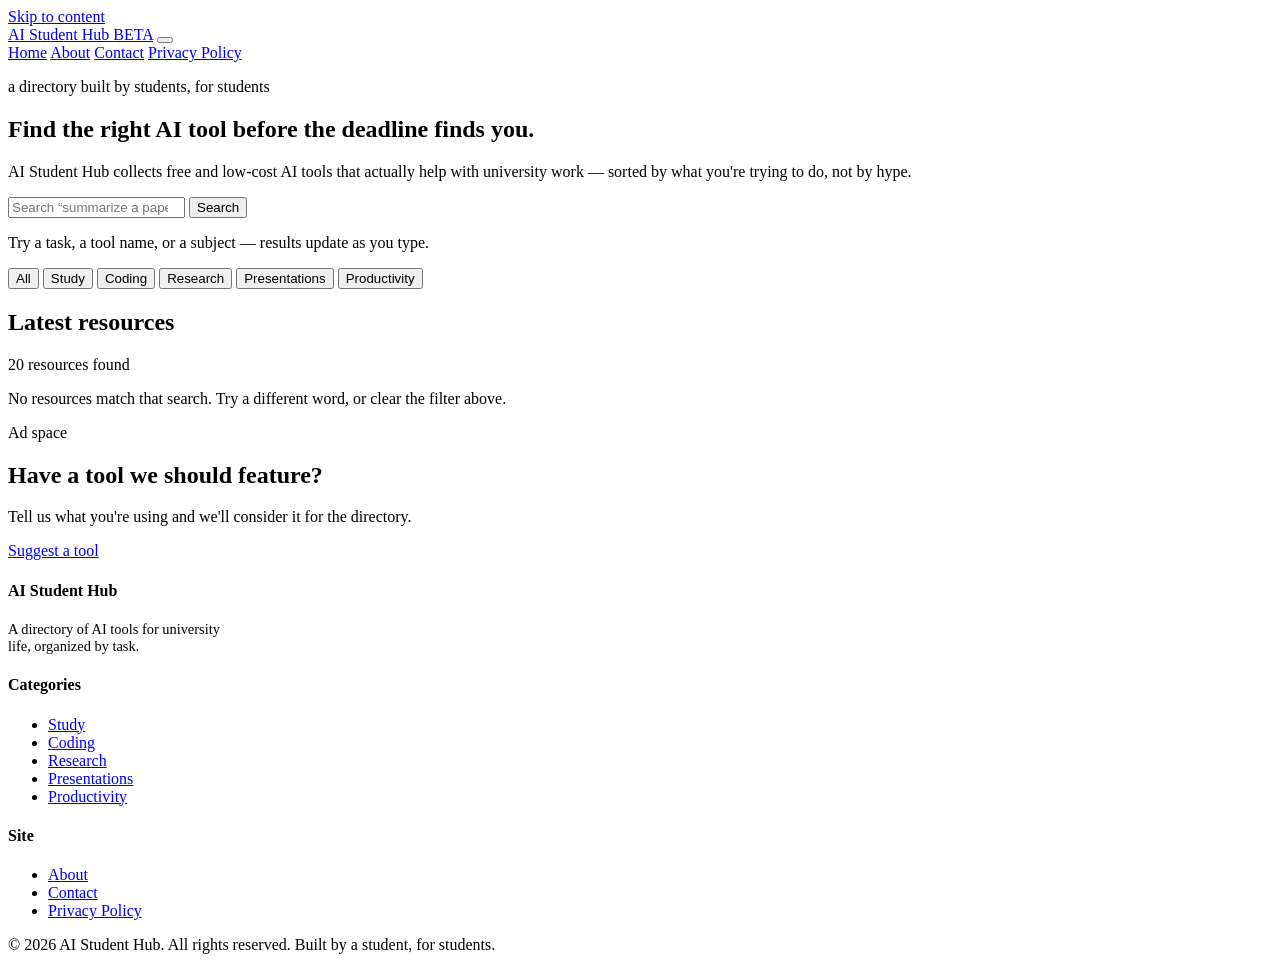
==== index.html @ 255c6273 "Add files via upload" ====
<!DOCTYPE html>
<html lang="en">
<head>
<meta charset="UTF-8">
<meta name="viewport" content="width=device-width, initial-scale=1.0">
<title>AI Student Hub — AI Tools & Resources for University Students</title>
<meta name="description" content="A student-run directory of free and useful AI tools for study, coding, research, presentations, and productivity — organized by what you're actually trying to get done.">
<meta name="robots" content="index, follow">
<link rel="canonical" href="https://example.com/">
<meta property="og:title" content="AI Student Hub — AI Tools & Resources for University Students">
<meta property="og:description" content="Find the right AI tool for studying, coding, research, presentations, and productivity.">
<meta property="og:type" content="website">
<link rel="stylesheet" href="css/style.css">
</head>
<body>
<a class="skip-link" href="#main">Skip to content</a>

<header class="site-header">
  <div class="wrap nav-row">
    <a class="brand" href="index.html">AI Student Hub <span class="brand-mark">BETA</span></a>
    <button class="nav-toggle" aria-label="Open menu" aria-expanded="false">
      <span></span><span></span><span></span>
    </button>
    <nav class="main-nav" aria-label="Primary">
      <a href="index.html" aria-current="page">Home</a>
      <a href="about.html">About</a>
      <a href="contact.html">Contact</a>
      <a href="privacy.html">Privacy Policy</a>
    </nav>
  </div>
</header>

<main id="main">

  <section class="hero">
    <div class="wrap hero-inner">
      <p class="eyebrow-note">a directory built by students, for students</p>
      <h1>Find the right AI tool before the deadline finds you.</h1>
      <p class="lede">AI Student Hub collects free and low-cost AI tools that actually help with university work — sorted by what you're trying to do, not by hype.</p>

      <form class="search-box" id="search-form" role="search">
        <label for="search-input" class="visually-hidden" style="position:absolute;left:-9999px;">Search tools and resources</label>
        <input type="search" id="search-input" placeholder="Search “summarize a paper”, “fix my code”…" autocomplete="off">
        <button type="submit">Search</button>
      </form>
      <p class="search-hint">Try a task, a tool name, or a subject — results update as you type.</p>
    </div>
  </section>

  <div class="category-tabs">
    <div class="wrap" role="tablist" aria-label="Filter by category">
      <button class="tab-btn" type="button" role="tab" data-cat="all" aria-selected="true">
        All
      </button>
      <button class="tab-btn" type="button" role="tab" data-cat="study" aria-selected="false">
        <span class="dot"></span>Study
      </button>
      <button class="tab-btn" type="button" role="tab" data-cat="coding" aria-selected="false">
        <span class="dot"></span>Coding
      </button>
      <button class="tab-btn" type="button" role="tab" data-cat="research" aria-selected="false">
        <span class="dot"></span>Research
      </button>
      <button class="tab-btn" type="button" role="tab" data-cat="presentations" aria-selected="false">
        <span class="dot"></span>Presentations
      </button>
      <button class="tab-btn" type="button" role="tab" data-cat="productivity" aria-selected="false">
        <span class="dot"></span>Productivity
      </button>
    </div>
  </div>

  <section class="articles-section wrap">
    <h2>Latest resources</h2>
    <p class="results-count" id="results-count">20 resources found</p>

    <div class="article-grid" id="article-grid" aria-live="polite">
      <!-- Cards are rendered by js/script.js -->
    </div>

    <p class="no-results" id="no-results">No resources match that search. Try a different word, or clear the filter above.</p>

    <div class="ad-slot" aria-hidden="true">Ad space</div>
  </section>

  <section class="wrap">
    <div class="callout">
      <div>
        <h2>Have a tool we should feature?</h2>
        <p>Tell us what you're using and we'll consider it for the directory.</p>
      </div>
      <a class="btn-primary" href="contact.html">Suggest a tool</a>
    </div>
  </section>

</main>

<footer class="site-footer">
  <div class="wrap">
    <div class="footer-grid">
      <div class="footer-col">
        <h4>AI Student Hub</h4>
        <p class="muted" style="font-size:0.9rem; max-width:32ch;">A directory of AI tools for university life, organized by task.</p>
      </div>
      <div class="footer-col">
        <h4>Categories</h4>
        <ul>
          <li><a href="index.html#main">Study</a></li>
          <li><a href="index.html#main">Coding</a></li>
          <li><a href="index.html#main">Research</a></li>
          <li><a href="index.html#main">Presentations</a></li>
          <li><a href="index.html#main">Productivity</a></li>
        </ul>
      </div>
      <div class="footer-col">
        <h4>Site</h4>
        <ul>
          <li><a href="about.html">About</a></li>
          <li><a href="contact.html">Contact</a></li>
          <li><a href="privacy.html">Privacy Policy</a></li>
        </ul>
      </div>
    </div>
    <div class="footer-bottom">
      <span>&copy; <span id="year"></span> AI Student Hub. All rights reserved.</span>
      <span>Built by a student, for students.</span>
    </div>
  </div>
</footer>

<script>document.getElementById("year").textContent = new Date().getFullYear();</script>
<script src="js/script.js"></script>
</body>
</html>
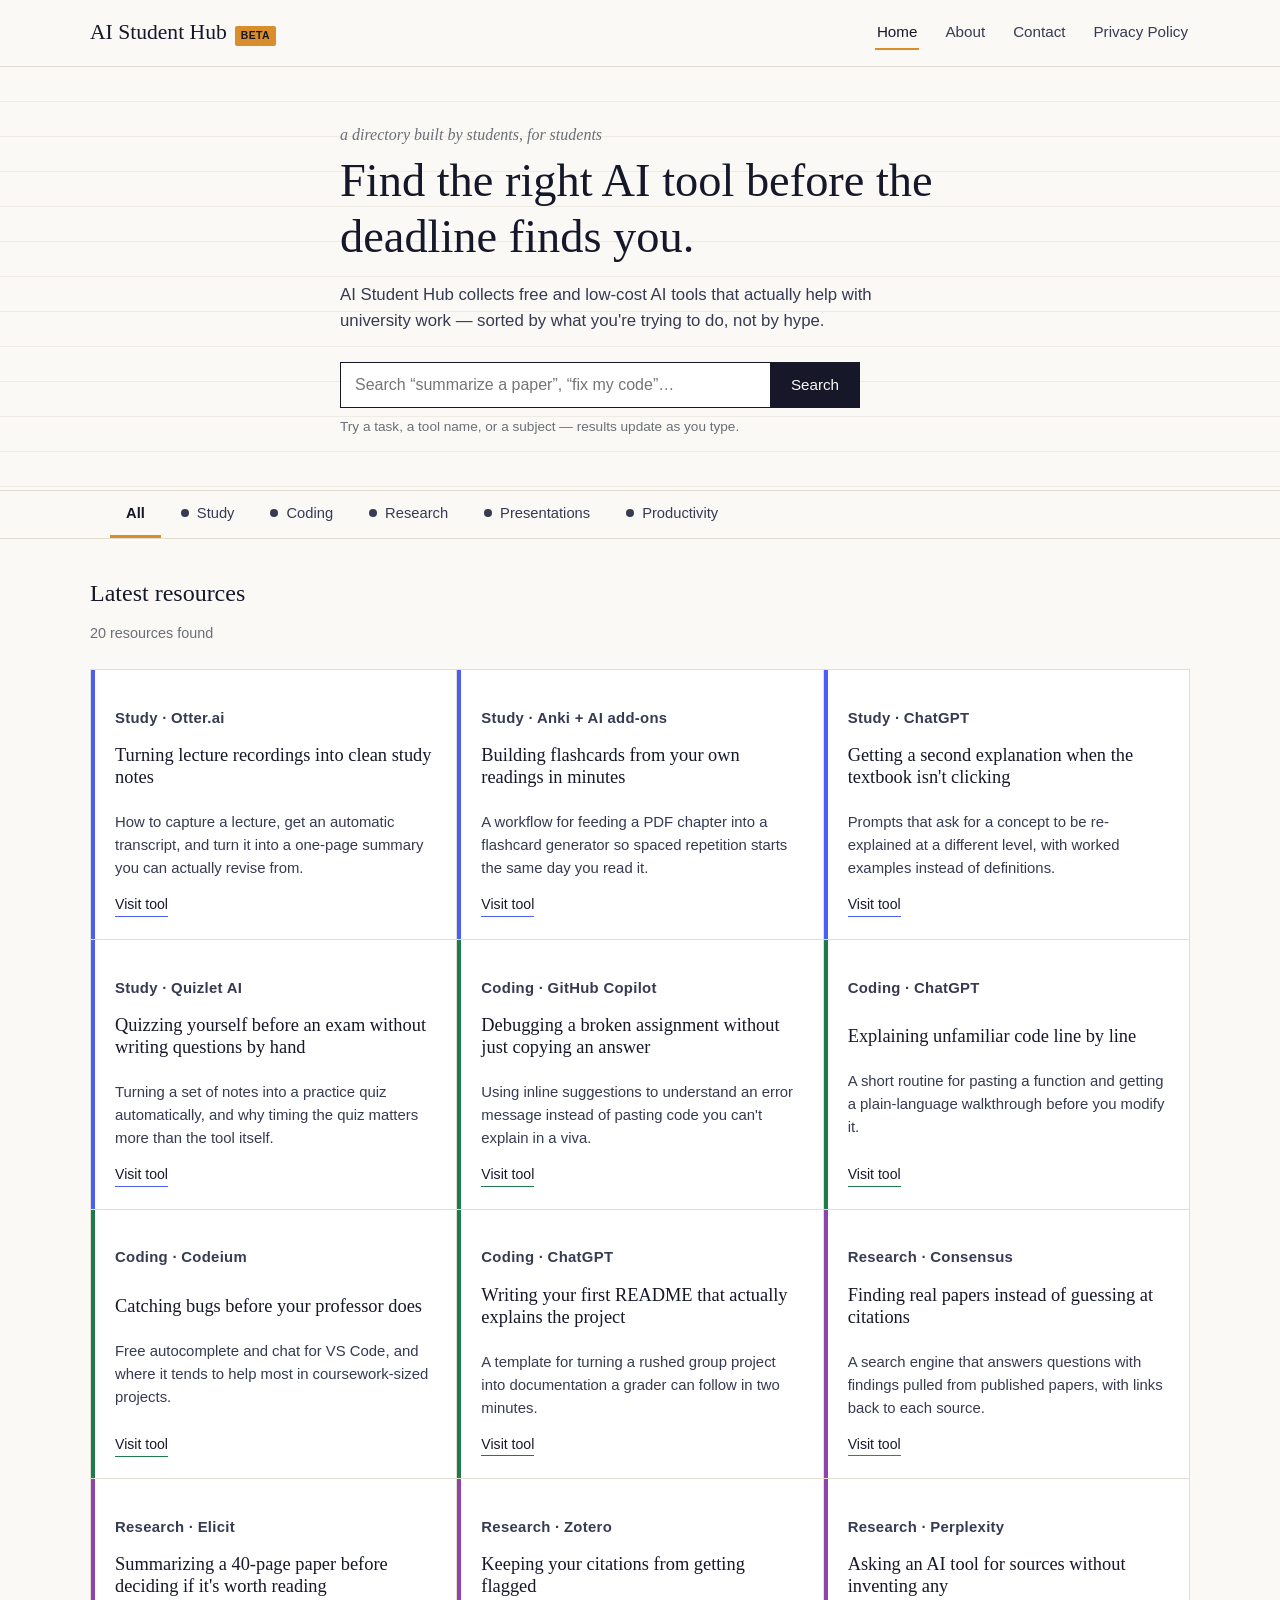
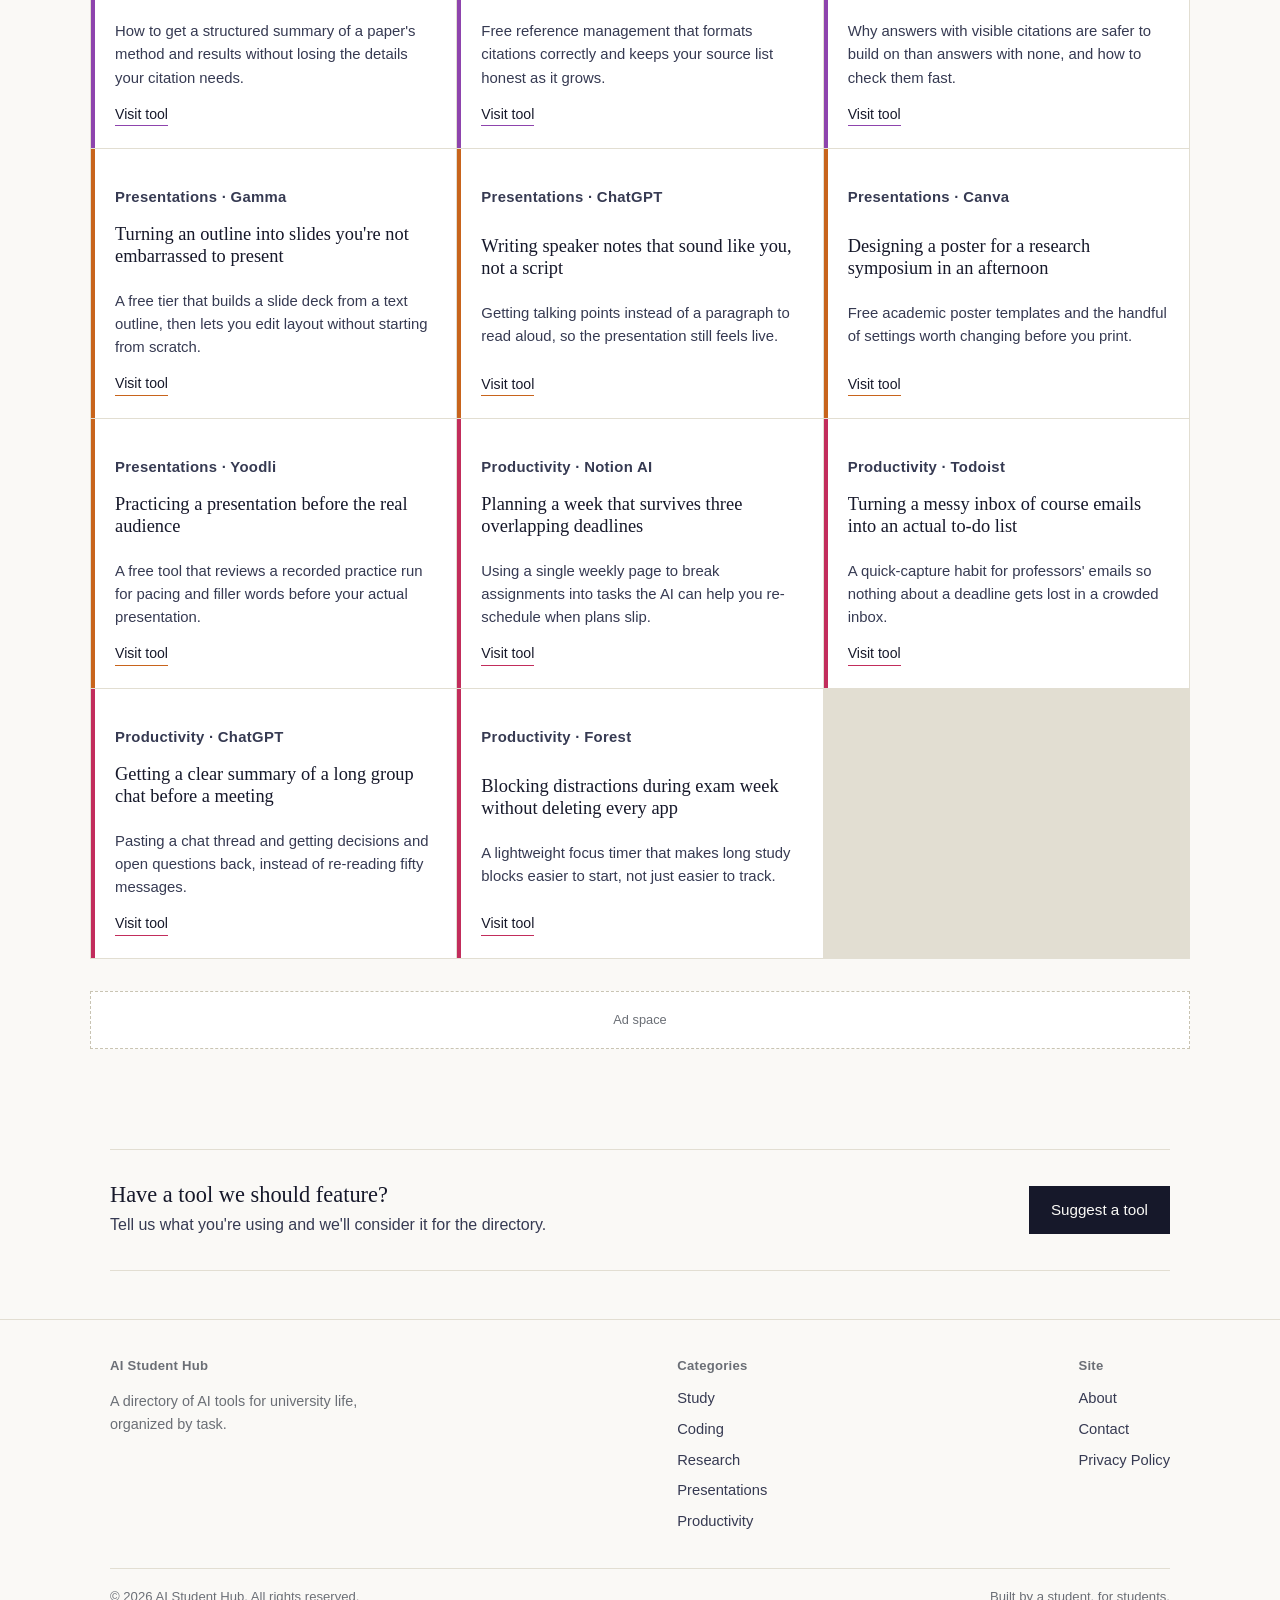
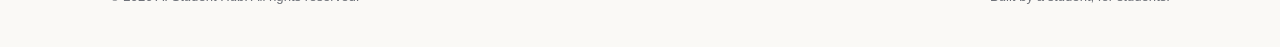
==== commit f5f03b2d: "Update index.html" ====
--- a/index.html
+++ b/index.html
@@ -10,7 +10,7 @@
 <meta property="og:title" content="AI Student Hub — AI Tools & Resources for University Students">
 <meta property="og:description" content="Find the right AI tool for studying, coding, research, presentations, and productivity.">
 <meta property="og:type" content="website">
-<link rel="stylesheet" href="css/style.css">
+<link rel="stylesheet" href="style.css">
 </head>
 <body>
 <a class="skip-link" href="#main">Skip to content</a>
@@ -75,7 +75,7 @@
     <p class="results-count" id="results-count">20 resources found</p>
 
     <div class="article-grid" id="article-grid" aria-live="polite">
-      <!-- Cards are rendered by js/script.js -->
+      <!-- Cards are rendered by script.js -->
     </div>
 
     <p class="no-results" id="no-results">No resources match that search. Try a different word, or clear the filter above.</p>
@@ -129,6 +129,6 @@
 </footer>
 
 <script>document.getElementById("year").textContent = new Date().getFullYear();</script>
-<script src="js/script.js"></script>
+<script src="script.js"></script>
 </body>
 </html>
--- a/style.css
+++ b/style.css
@@ -0,0 +1,523 @@
+/* =========================================================
+   AI Student Hub — stylesheet
+   Design concept: a library catalog / notebook margin.
+   Hairline rules instead of shadows, left accent bars instead
+   of colored card backgrounds, tab-style category filters.
+   ========================================================= */
+
+:root {
+  --ink: #16182a;
+  --ink-soft: #363a52;
+  --paper: #faf9f6;
+  --paper-raised: #ffffff;
+  --rule: #e2ded2;
+  --rule-strong: #c9c4b3;
+  --muted: #6b6f76;
+  --amber: #d98e2b;
+  --amber-ink: #7a4e0f;
+  --teal: #2e7d7d;
+
+  --study: #4c5ef5;
+  --coding: #1f7a4c;
+  --research: #8e44ad;
+  --presentations: #c8641c;
+  --productivity: #c22d5c;
+
+  --serif: Georgia, "Iowan Old Style", "Times New Roman", serif;
+  --sans: -apple-system, BlinkMacSystemFont, "Segoe UI", Roboto, Helvetica, Arial, sans-serif;
+
+  --max: 1100px;
+}
+
+* { box-sizing: border-box; }
+
+html {
+  scroll-behavior: smooth;
+}
+
+body {
+  margin: 0;
+  font-family: var(--sans);
+  color: var(--ink);
+  background: var(--paper);
+  line-height: 1.55;
+  -webkit-font-smoothing: antialiased;
+}
+
+img { max-width: 100%; display: block; }
+
+a {
+  color: var(--teal);
+  text-decoration-thickness: 1px;
+  text-underline-offset: 2px;
+}
+a:hover { color: var(--amber-ink); }
+
+:focus-visible {
+  outline: 2px solid var(--teal);
+  outline-offset: 2px;
+}
+
+.wrap {
+  max-width: var(--max);
+  margin: 0 auto;
+  padding: 0 20px;
+}
+
+h1, h2, h3 {
+  font-family: var(--serif);
+  line-height: 1.2;
+  font-weight: 400;
+  margin: 0 0 0.5em;
+}
+
+p { max-width: 68ch; }
+
+.muted { color: var(--muted); }
+
+/* -------------------- Skip link -------------------- */
+.skip-link {
+  position: absolute;
+  left: -999px;
+  top: 0;
+  background: var(--ink);
+  color: var(--paper);
+  padding: 10px 16px;
+  z-index: 200;
+}
+.skip-link:focus {
+  left: 12px;
+  top: 12px;
+}
+
+/* -------------------- Header / Nav -------------------- */
+.site-header {
+  border-bottom: 1px solid var(--rule);
+  background: var(--paper);
+  position: sticky;
+  top: 0;
+  z-index: 100;
+}
+
+.nav-row {
+  display: flex;
+  align-items: center;
+  justify-content: space-between;
+  padding: 16px 0;
+  gap: 16px;
+}
+
+.brand {
+  font-family: var(--serif);
+  font-size: 1.35rem;
+  color: var(--ink);
+  text-decoration: none;
+  display: flex;
+  align-items: baseline;
+  gap: 8px;
+  white-space: nowrap;
+}
+.brand:hover { color: var(--ink); }
+.brand-mark {
+  font-family: var(--sans);
+  font-weight: 700;
+  font-size: 0.65rem;
+  letter-spacing: 0.04em;
+  background: var(--amber);
+  color: var(--ink);
+  padding: 2px 6px;
+  border-radius: 2px;
+}
+
+.main-nav {
+  display: flex;
+  align-items: center;
+  gap: 24px;
+}
+.main-nav a {
+  color: var(--ink-soft);
+  text-decoration: none;
+  font-size: 0.95rem;
+  padding: 4px 2px;
+  border-bottom: 2px solid transparent;
+}
+.main-nav a:hover,
+.main-nav a[aria-current="page"] {
+  color: var(--ink);
+  border-bottom-color: var(--amber);
+}
+
+.nav-toggle {
+  display: none;
+  background: none;
+  border: 1px solid var(--rule-strong);
+  border-radius: 3px;
+  width: 40px;
+  height: 36px;
+  cursor: pointer;
+  flex-direction: column;
+  align-items: center;
+  justify-content: center;
+  gap: 4px;
+}
+.nav-toggle span {
+  display: block;
+  width: 18px;
+  height: 2px;
+  background: var(--ink);
+}
+
+/* -------------------- Hero / Search -------------------- */
+.hero {
+  padding: 56px 0 40px;
+  background-image: repeating-linear-gradient(
+    to bottom,
+    transparent,
+    transparent 34px,
+    var(--rule) 35px
+  );
+}
+.hero-inner {
+  max-width: 640px;
+}
+.eyebrow-note {
+  font-family: var(--serif);
+  font-style: italic;
+  color: var(--muted);
+  margin: 0 0 6px;
+}
+.hero h1 {
+  font-size: clamp(2rem, 5vw, 2.9rem);
+  margin-bottom: 14px;
+}
+.hero p.lede {
+  color: var(--ink-soft);
+  font-size: 1.05rem;
+  margin-bottom: 28px;
+}
+
+.search-box {
+  display: flex;
+  border: 1px solid var(--ink);
+  background: var(--paper-raised);
+  max-width: 520px;
+}
+.search-box input[type="search"] {
+  flex: 1;
+  border: none;
+  background: transparent;
+  padding: 13px 14px;
+  font-family: var(--sans);
+  font-size: 1rem;
+  color: var(--ink);
+}
+.search-box input[type="search"]:focus {
+  outline: none;
+}
+.search-box button {
+  border: none;
+  border-left: 1px solid var(--ink);
+  background: var(--ink);
+  color: var(--paper);
+  padding: 0 20px;
+  font-size: 0.95rem;
+  cursor: pointer;
+}
+.search-box button:hover { background: var(--ink-soft); }
+.search-hint {
+  margin-top: 8px;
+  font-size: 0.85rem;
+  color: var(--muted);
+}
+
+/* -------------------- Category tabs -------------------- */
+.category-tabs {
+  border-top: 1px solid var(--rule);
+  border-bottom: 1px solid var(--rule);
+  overflow-x: auto;
+}
+.category-tabs .wrap {
+  display: flex;
+  gap: 4px;
+}
+.tab-btn {
+  font-family: var(--sans);
+  background: none;
+  border: none;
+  border-bottom: 3px solid transparent;
+  padding: 14px 16px;
+  font-size: 0.92rem;
+  color: var(--ink-soft);
+  cursor: pointer;
+  white-space: nowrap;
+  display: flex;
+  align-items: center;
+  gap: 8px;
+}
+.tab-btn .dot {
+  width: 8px;
+  height: 8px;
+  border-radius: 50%;
+  background: currentColor;
+}
+.tab-btn[aria-selected="true"] {
+  color: var(--ink);
+  border-bottom-color: var(--tab-color, var(--amber));
+  font-weight: 600;
+}
+.tab-btn:hover { color: var(--ink); }
+
+.tab-btn[data-cat="study"]         { --tab-color: var(--study); }
+.tab-btn[data-cat="coding"]        { --tab-color: var(--coding); }
+.tab-btn[data-cat="research"]      { --tab-color: var(--research); }
+.tab-btn[data-cat="presentations"] { --tab-color: var(--presentations); }
+.tab-btn[data-cat="productivity"]  { --tab-color: var(--productivity); }
+
+/* -------------------- Article grid -------------------- */
+.articles-section {
+  padding: 40px 0 20px;
+}
+.articles-section h2 {
+  font-size: 1.5rem;
+}
+.results-count {
+  font-size: 0.9rem;
+  color: var(--muted);
+  margin-bottom: 24px;
+}
+
+.article-grid {
+  display: grid;
+  grid-template-columns: repeat(3, 1fr);
+  gap: 1px;
+  background: var(--rule);
+  border: 1px solid var(--rule);
+}
+
+.article-card {
+  background: var(--paper-raised);
+  padding: 22px 20px;
+  border-left: 4px solid var(--card-color, var(--ink));
+  display: flex;
+  flex-direction: column;
+}
+.article-card[data-category="study"]         { --card-color: var(--study); }
+.article-card[data-category="coding"]        { --card-color: var(--coding); }
+.article-card[data-category="research"]      { --card-color: var(--research); }
+.article-card[data-category="presentations"] { --card-color: var(--presentations); }
+.article-card[data-category="productivity"]  { --card-color: var(--productivity); }
+
+.card-tag {
+  font-size: 0.72rem;
+  letter-spacing: 0.02em;
+  color: var(--card-color, var(--muted));
+  margin-bottom: 10px;
+  font-weight: 600;
+}
+.article-card h3 {
+  font-size: 1.15rem;
+  margin-bottom: 8px;
+}
+.article-card p {
+  color: var(--ink-soft);
+  font-size: 0.93rem;
+  margin-bottom: 14px;
+  flex-grow: 1;
+}
+.card-link {
+  font-size: 0.88rem;
+  text-decoration: none;
+  color: var(--ink);
+  border-bottom: 1px solid var(--card-color, var(--ink));
+  align-self: flex-start;
+}
+.card-link:hover { color: var(--amber-ink); border-color: var(--amber-ink); }
+
+.no-results {
+  padding: 40px 20px;
+  text-align: center;
+  color: var(--muted);
+  display: none;
+}
+.no-results.visible { display: block; }
+
+/* -------------------- Ad slots -------------------- */
+.ad-slot {
+  border: 1px dashed var(--rule-strong);
+  background: var(--paper-raised);
+  color: var(--muted);
+  font-size: 0.8rem;
+  text-align: center;
+  padding: 18px;
+  margin: 32px 0;
+}
+
+/* -------------------- Newsletter / callout -------------------- */
+.callout {
+  margin: 48px 0;
+  padding: 32px 0;
+  border-top: 1px solid var(--rule);
+  border-bottom: 1px solid var(--rule);
+  display: flex;
+  align-items: center;
+  justify-content: space-between;
+  gap: 24px;
+  flex-wrap: wrap;
+}
+.callout h2 { font-size: 1.4rem; margin-bottom: 4px; }
+.callout p { margin: 0; color: var(--ink-soft); }
+.btn-primary {
+  background: var(--ink);
+  color: var(--paper);
+  border: none;
+  padding: 12px 22px;
+  font-family: var(--sans);
+  font-size: 0.95rem;
+  cursor: pointer;
+  text-decoration: none;
+  white-space: nowrap;
+}
+.btn-primary:hover { background: var(--ink-soft); color: var(--paper); }
+
+/* -------------------- Simple page content -------------------- */
+.page-header {
+  padding: 48px 0 24px;
+  border-bottom: 1px solid var(--rule);
+}
+.page-header h1 { font-size: clamp(1.8rem, 4vw, 2.4rem); }
+.page-content {
+  padding: 36px 0 56px;
+}
+.page-content h2 {
+  font-size: 1.25rem;
+  margin-top: 2em;
+}
+.page-content ul { max-width: 68ch; }
+
+.contact-grid {
+  display: grid;
+  grid-template-columns: 1.1fr 0.9fr;
+  gap: 48px;
+  align-items: start;
+}
+.field {
+  margin-bottom: 18px;
+}
+.field label {
+  display: block;
+  font-size: 0.88rem;
+  color: var(--ink-soft);
+  margin-bottom: 6px;
+}
+.field input,
+.field textarea {
+  width: 100%;
+  border: 1px solid var(--rule-strong);
+  background: var(--paper-raised);
+  padding: 11px 12px;
+  font-family: var(--sans);
+  font-size: 0.95rem;
+  color: var(--ink);
+}
+.field input:focus,
+.field textarea:focus {
+  outline: none;
+  border-color: var(--teal);
+}
+.field textarea { resize: vertical; min-height: 120px; }
+
+.form-note {
+  font-size: 0.85rem;
+  color: var(--muted);
+  margin-top: 10px;
+}
+
+.contact-info-card {
+  border: 1px solid var(--rule);
+  padding: 22px;
+  background: var(--paper-raised);
+}
+.contact-info-card h3 { font-size: 1.05rem; }
+.contact-info-card p { font-size: 0.92rem; }
+
+/* -------------------- Footer -------------------- */
+.site-footer {
+  border-top: 1px solid var(--rule);
+  padding: 36px 0 40px;
+  margin-top: 40px;
+}
+.footer-grid {
+  display: flex;
+  justify-content: space-between;
+  gap: 24px;
+  flex-wrap: wrap;
+}
+.footer-col h4 {
+  font-family: var(--sans);
+  font-size: 0.82rem;
+  letter-spacing: 0.02em;
+  color: var(--muted);
+  margin: 0 0 10px;
+}
+.footer-col ul {
+  list-style: none;
+  padding: 0;
+  margin: 0;
+}
+.footer-col li { margin-bottom: 6px; }
+.footer-col a {
+  color: var(--ink-soft);
+  text-decoration: none;
+  font-size: 0.92rem;
+}
+.footer-col a:hover { color: var(--teal); }
+.footer-bottom {
+  margin-top: 28px;
+  padding-top: 18px;
+  border-top: 1px solid var(--rule);
+  font-size: 0.82rem;
+  color: var(--muted);
+  display: flex;
+  justify-content: space-between;
+  flex-wrap: wrap;
+  gap: 8px;
+}
+
+/* -------------------- Responsive -------------------- */
+@media (max-width: 900px) {
+  .article-grid { grid-template-columns: repeat(2, 1fr); }
+  .contact-grid { grid-template-columns: 1fr; }
+}
+
+@media (max-width: 680px) {
+  .main-nav {
+    position: absolute;
+    top: 100%;
+    left: 0;
+    right: 0;
+    background: var(--paper);
+    border-bottom: 1px solid var(--rule);
+    flex-direction: column;
+    align-items: flex-start;
+    padding: 8px 20px 16px;
+    gap: 4px;
+    display: none;
+  }
+  .main-nav.open { display: flex; }
+  .main-nav a {
+    width: 100%;
+    padding: 10px 0;
+    border-bottom: 1px solid var(--rule);
+  }
+  .nav-toggle { display: flex; }
+
+  .hero { padding: 40px 0 28px; }
+  .article-grid { grid-template-columns: 1fr; }
+  .callout { flex-direction: column; align-items: flex-start; }
+  .footer-grid { flex-direction: column; gap: 28px; }
+}
+
+@media (prefers-reduced-motion: reduce) {
+  html { scroll-behavior: auto; }
+  * { animation-duration: 0.01ms !important; transition-duration: 0.01ms !important; }
+}
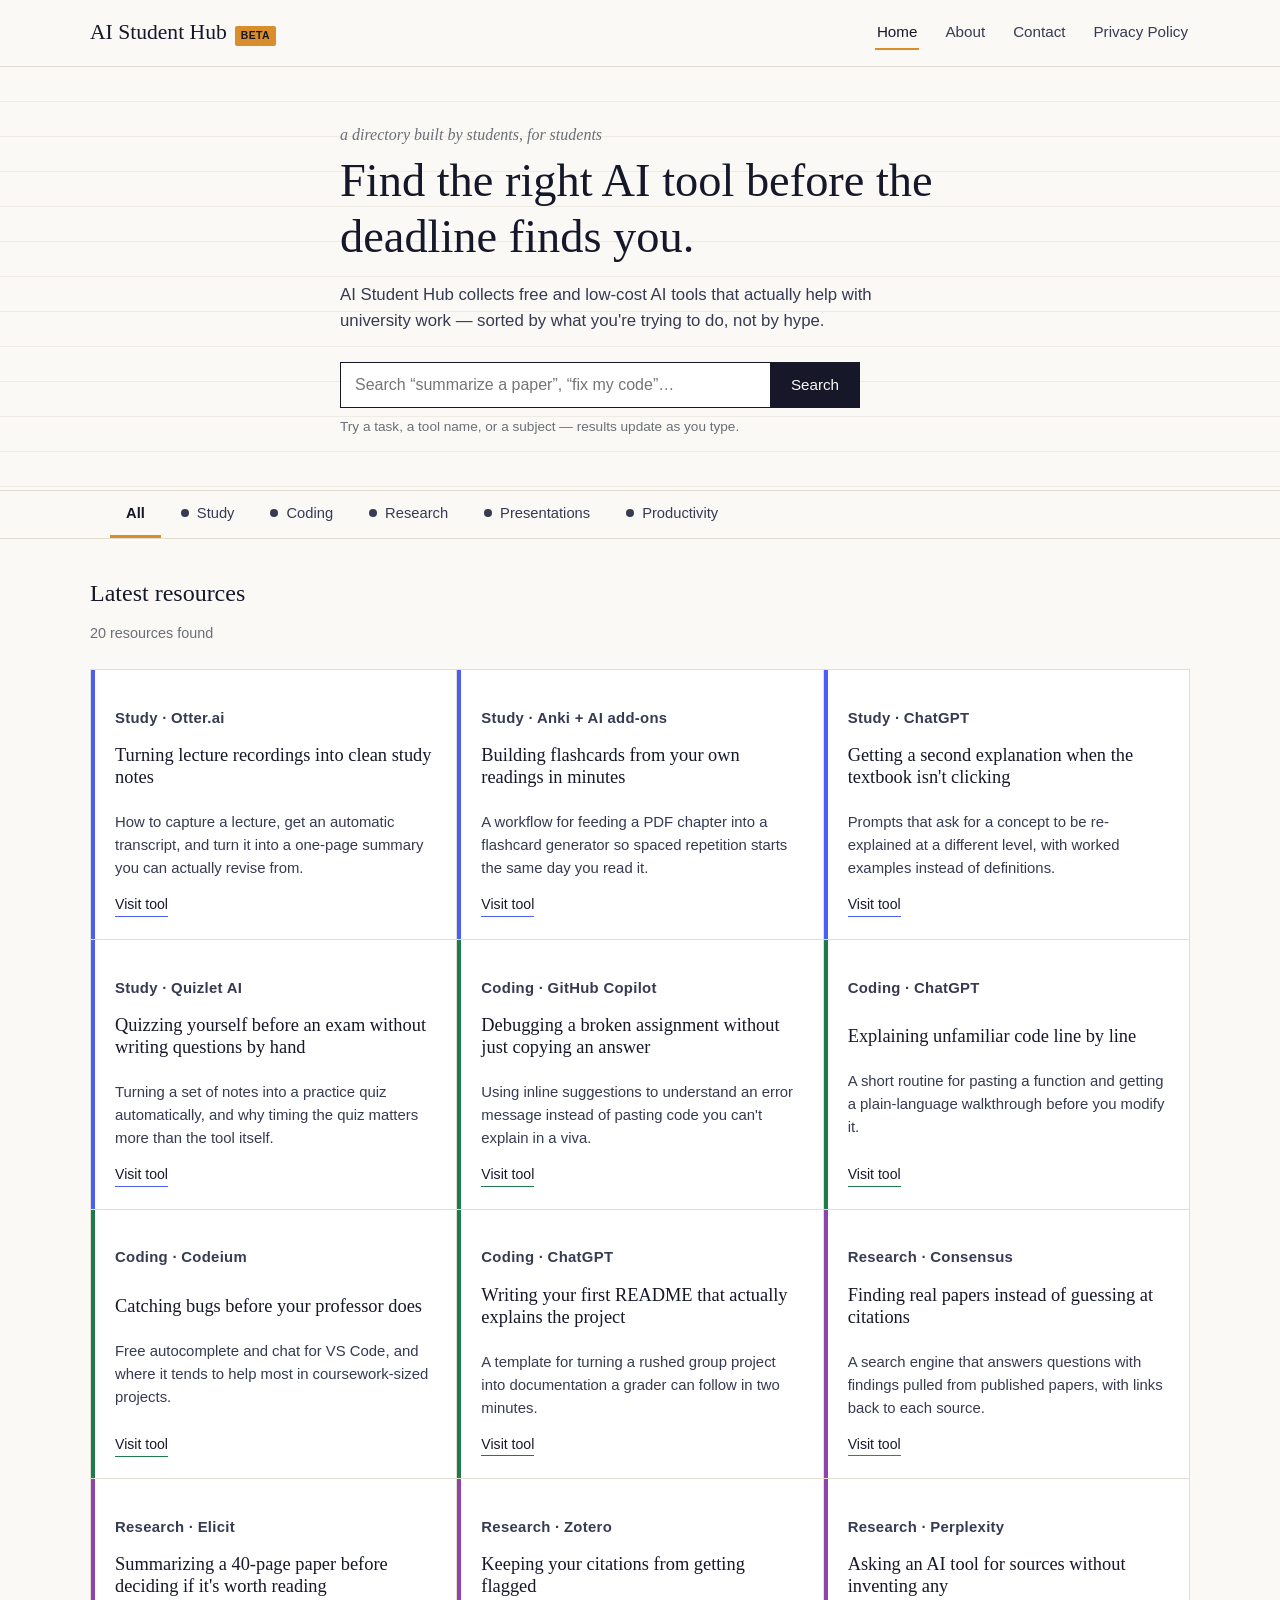
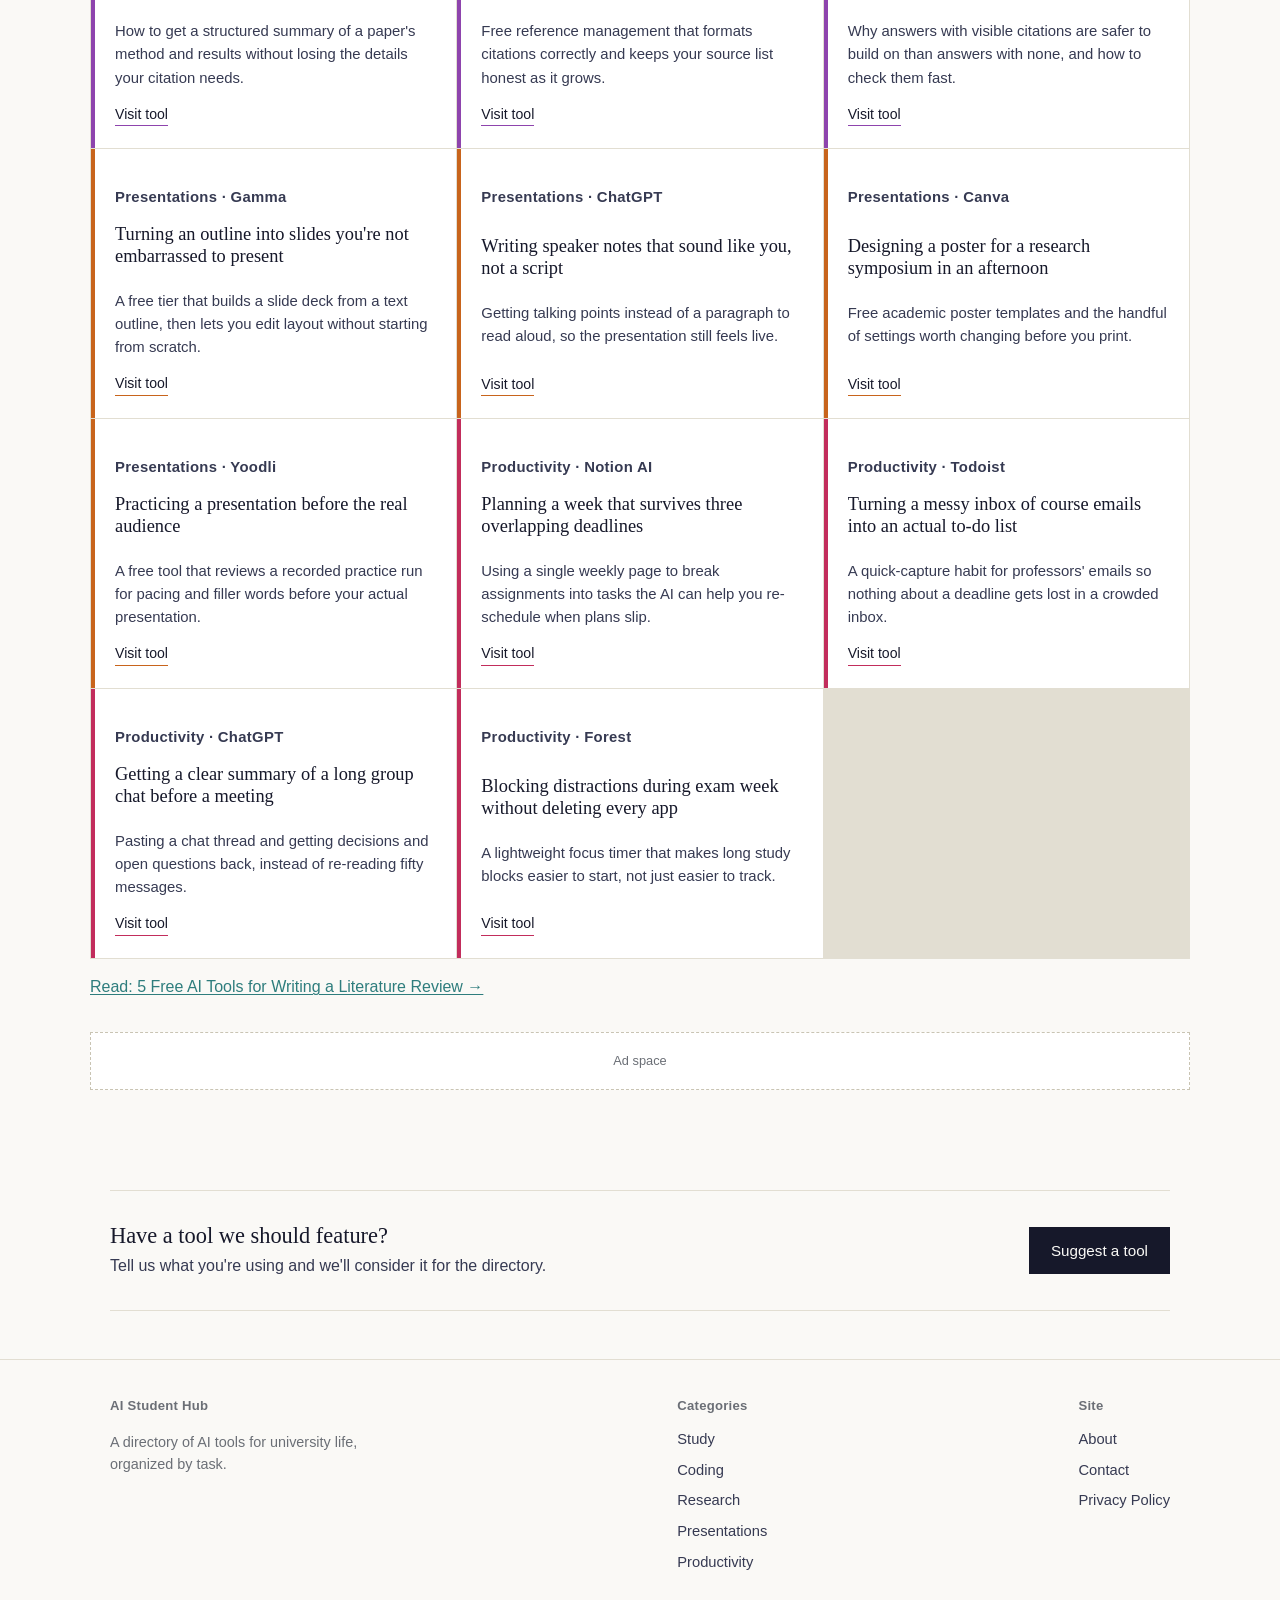
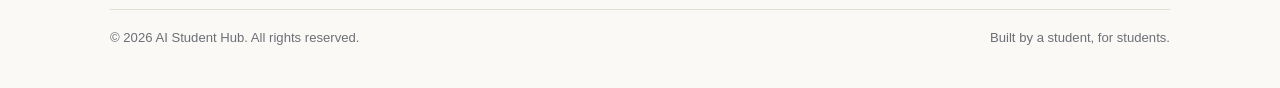
==== commit 0ccd7a13: "Update index.html" ====
--- a/index.html
+++ b/index.html
@@ -1,12 +1,13 @@
 <!DOCTYPE html>
 <html lang="en">
 <head>
+  <meta name="google-site-verification" content="qHhpHD6gSW20gBur-jEr_LfzjBZJQGLJ9QK8xLwSi0E" />
 <meta charset="UTF-8">
 <meta name="viewport" content="width=device-width, initial-scale=1.0">
 <title>AI Student Hub — AI Tools & Resources for University Students</title>
 <meta name="description" content="A student-run directory of free and useful AI tools for study, coding, research, presentations, and productivity — organized by what you're actually trying to get done.">
 <meta name="robots" content="index, follow">
-<link rel="canonical" href="https://example.com/">
+<link rel="canonical" href="https://ai-studenthub.github.io/aistudenthub/">
 <meta property="og:title" content="AI Student Hub — AI Tools & Resources for University Students">
 <meta property="og:description" content="Find the right AI tool for studying, coding, research, presentations, and productivity.">
 <meta property="og:type" content="website">
@@ -79,6 +80,7 @@
     </div>
 
     <p class="no-results" id="no-results">No resources match that search. Try a different word, or clear the filter above.</p>
+    <p><a href="articles/best-ai-tools-for-literature-reviews.html">Read: 5 Free AI Tools for Writing a Literature Review →</a></p>
 
     <div class="ad-slot" aria-hidden="true">Ad space</div>
   </section>
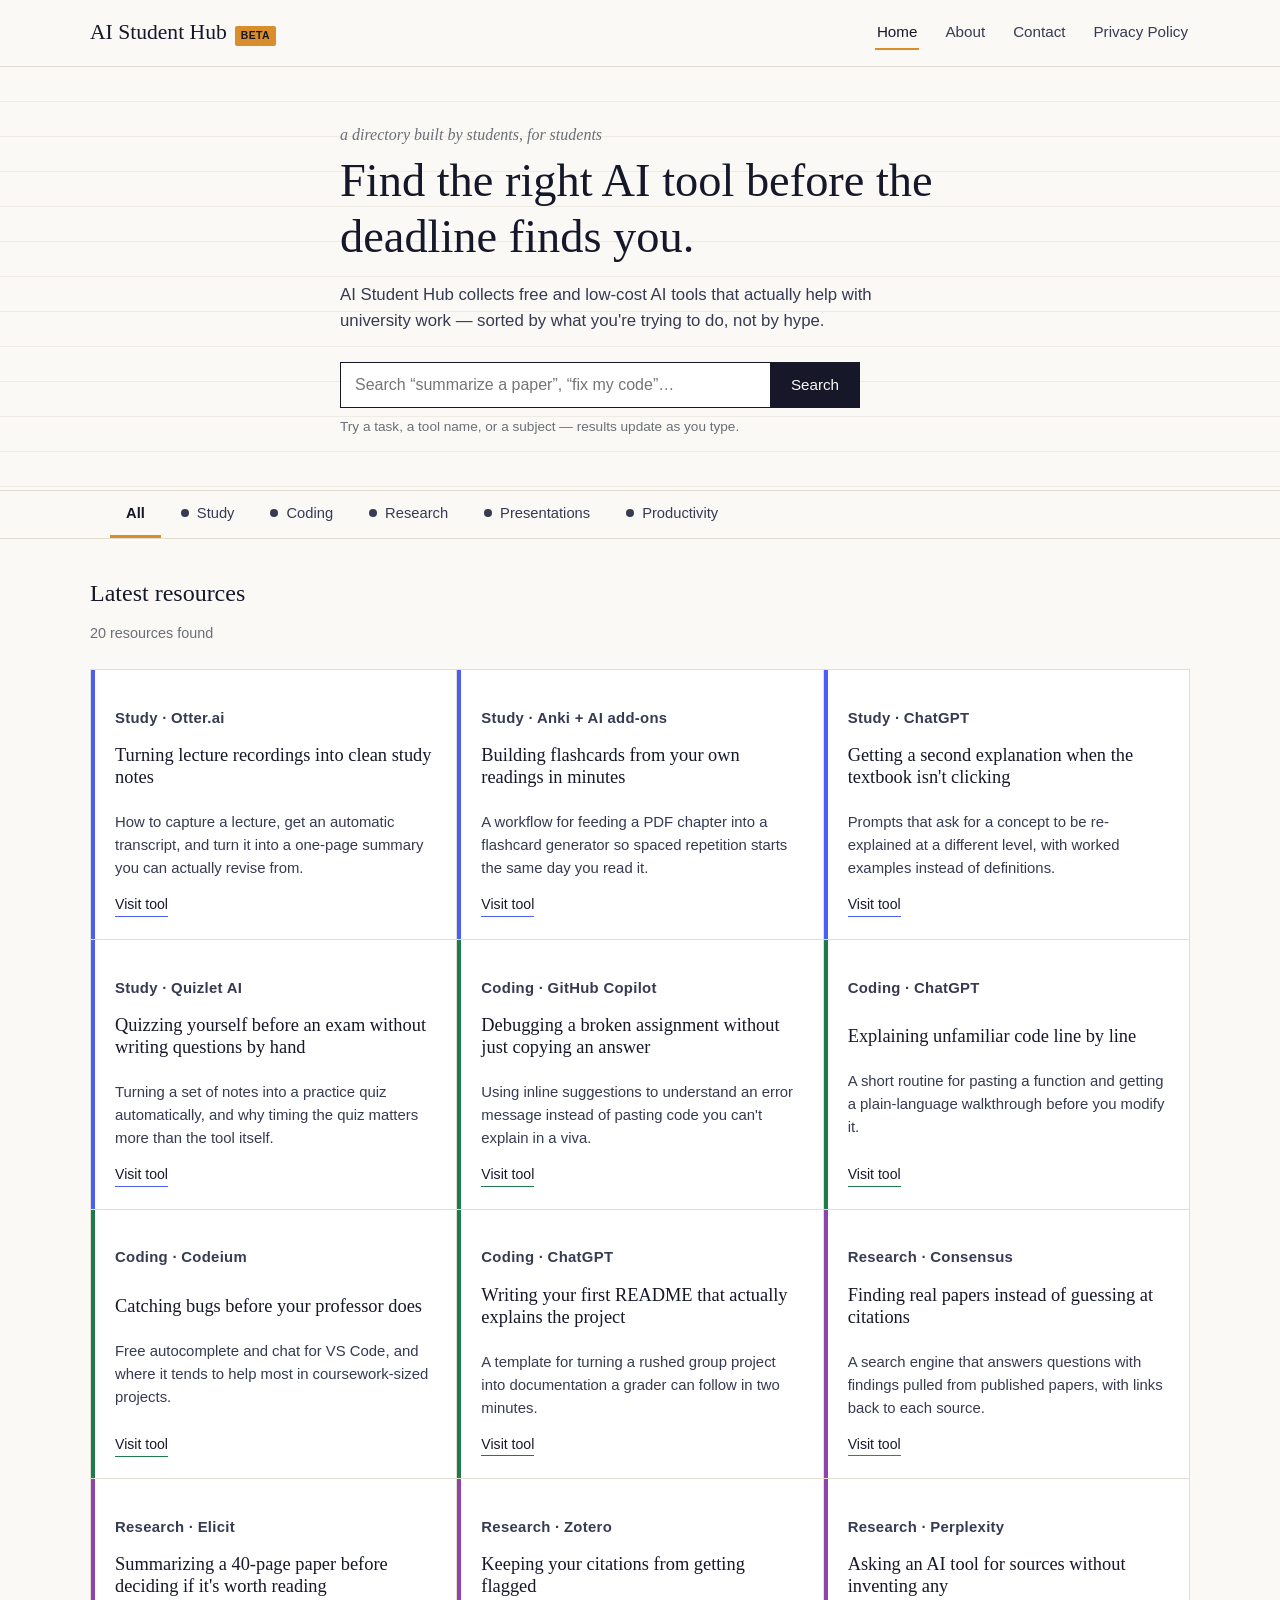
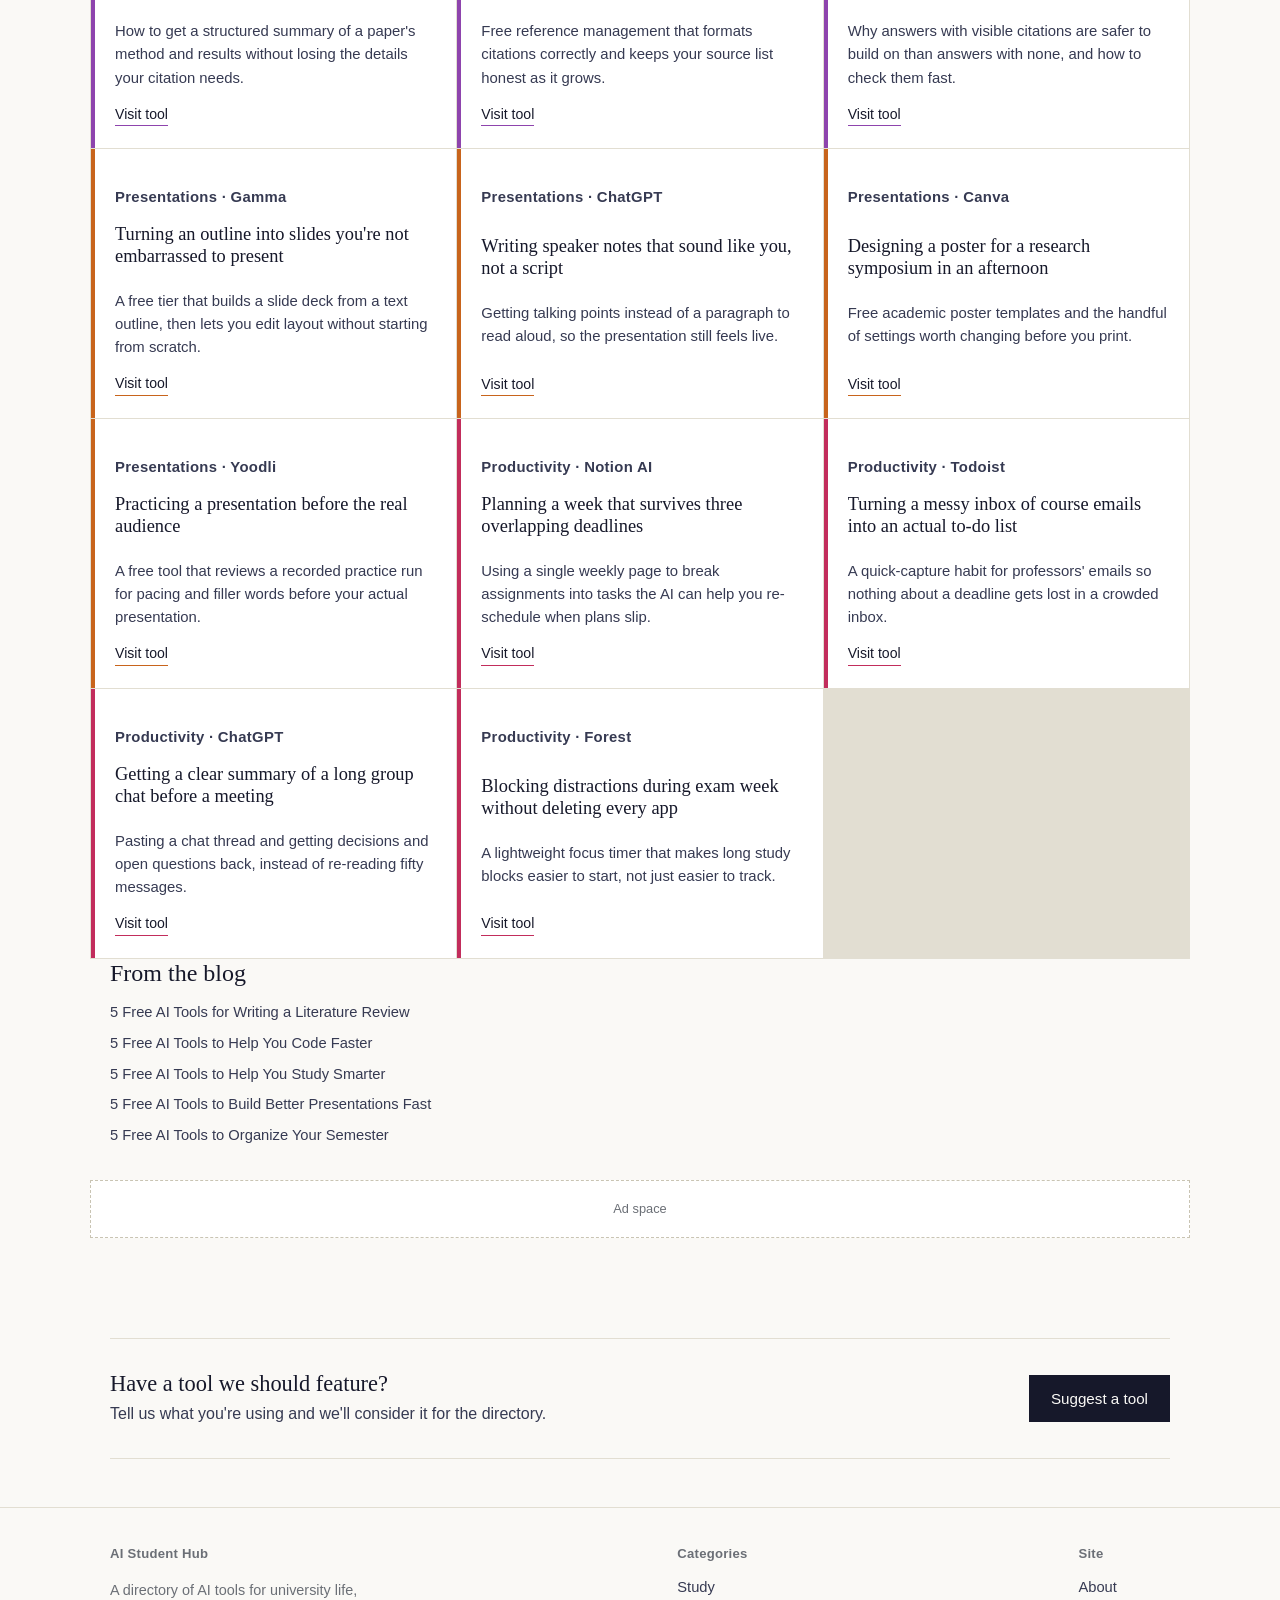
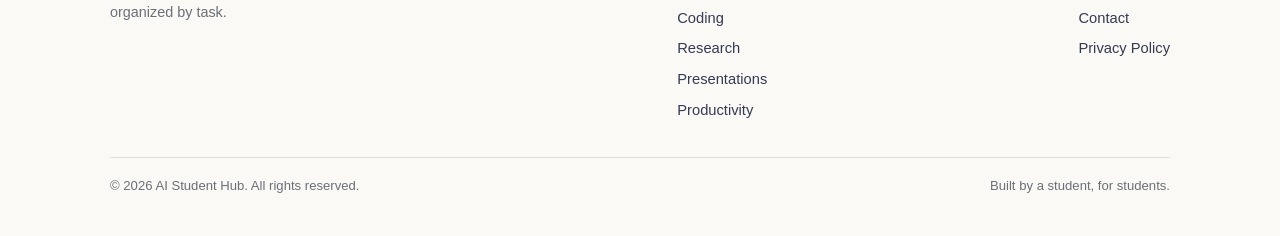
==== commit bd4fe654: "Update index.html" ====
--- a/index.html
+++ b/index.html
@@ -80,8 +80,18 @@
     </div>
 
     <p class="no-results" id="no-results">No resources match that search. Try a different word, or clear the filter above.</p>
-    <p><a href="articles/best-ai-tools-for-literature-reviews.html">Read: 5 Free AI Tools for Writing a Literature Review →</a></p>
-
+    <section class="wrap">
+<h2>From the blog</h2>
+<div class="footer-col">
+<ul>
+<li><a href="articles/best-ai-tools-for-literature-reviews.html">5 Free AI Tools for Writing a Literature Review</a></li>
+<li><a href="articles/best-ai-tools-for-coding-assignments.html">5 Free AI Tools to Help You Code Faster</a></li>
+<li><a href="articles/best-ai-tools-for-studying.html">5 Free AI Tools to Help You Study Smarter</a></li>
+<li><a href="articles/best-ai-tools-for-presentations.html">5 Free AI Tools to Build Better Presentations Fast</a></li>
+<li><a href="articles/best-ai-tools-for-productivity.html">5 Free AI Tools to Organize Your Semester</a></li>
+</ul>
+</div>
+</section>
     <div class="ad-slot" aria-hidden="true">Ad space</div>
   </section>
 
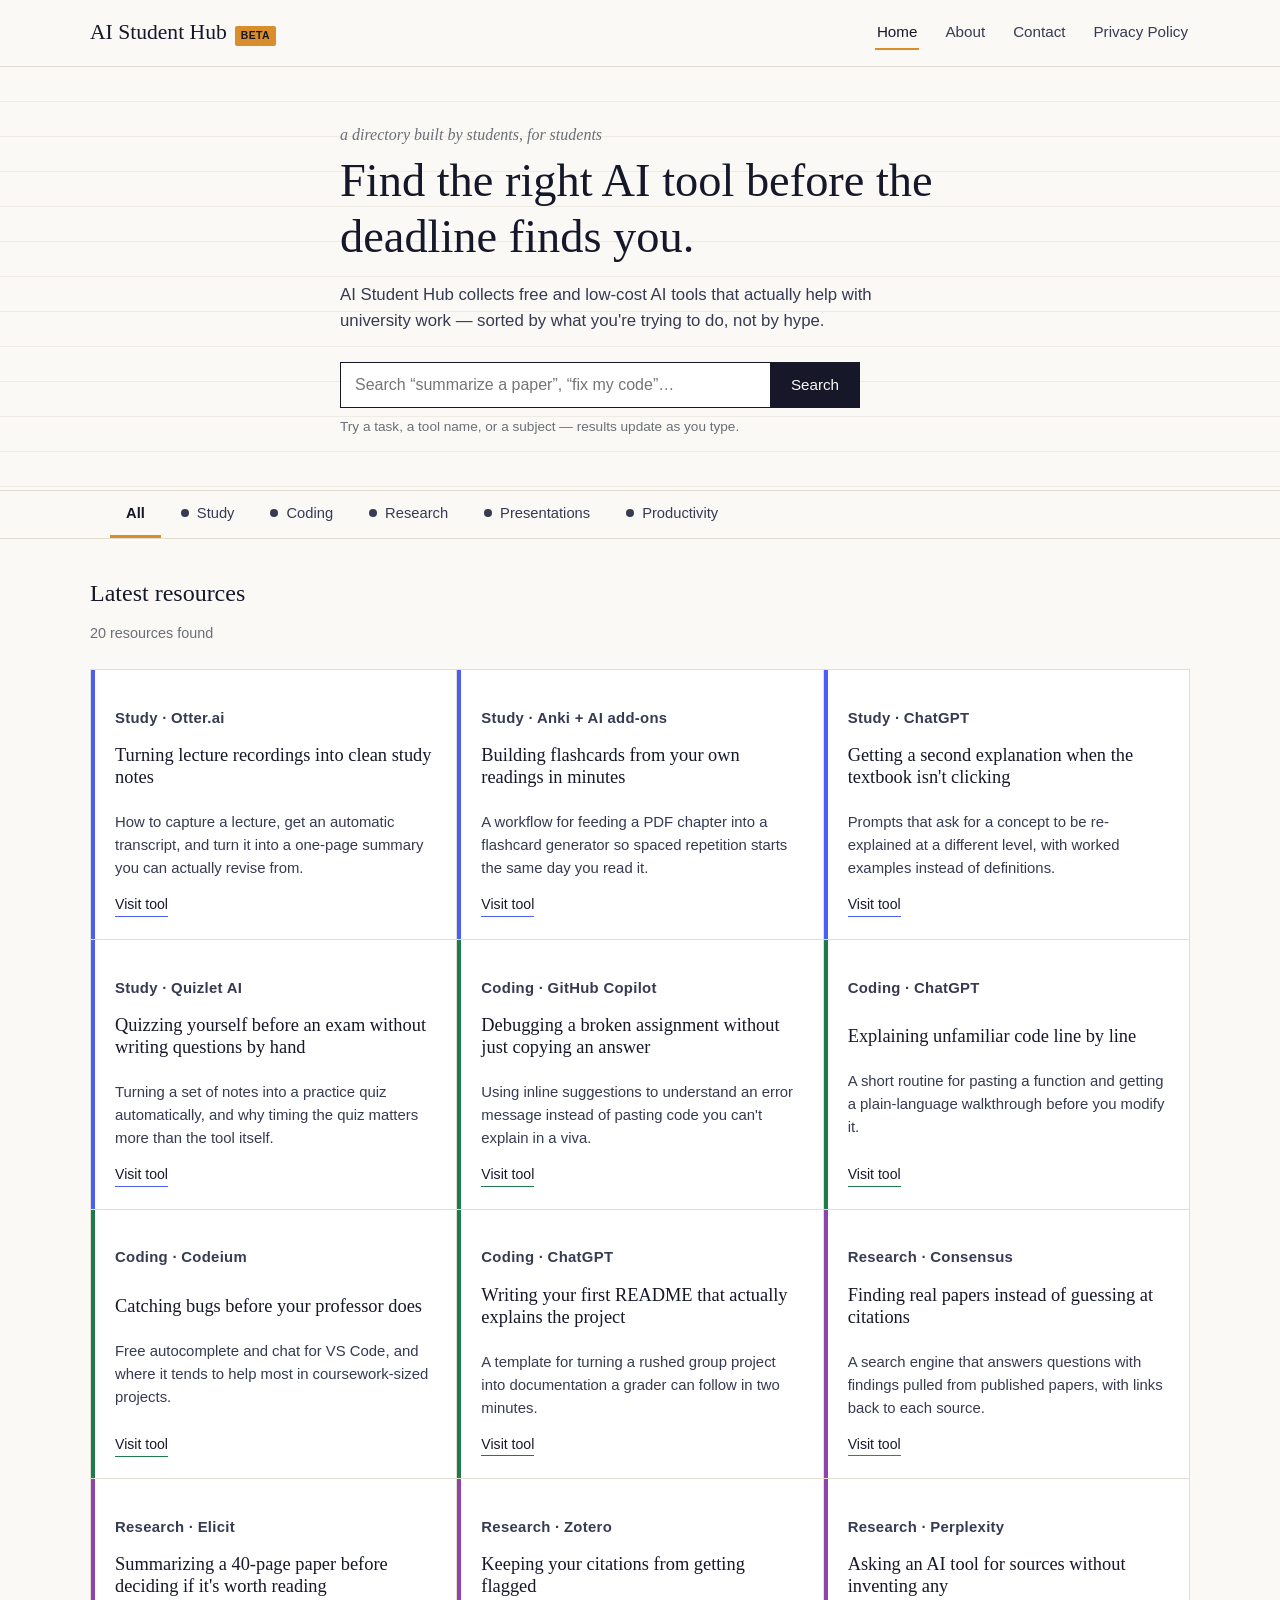
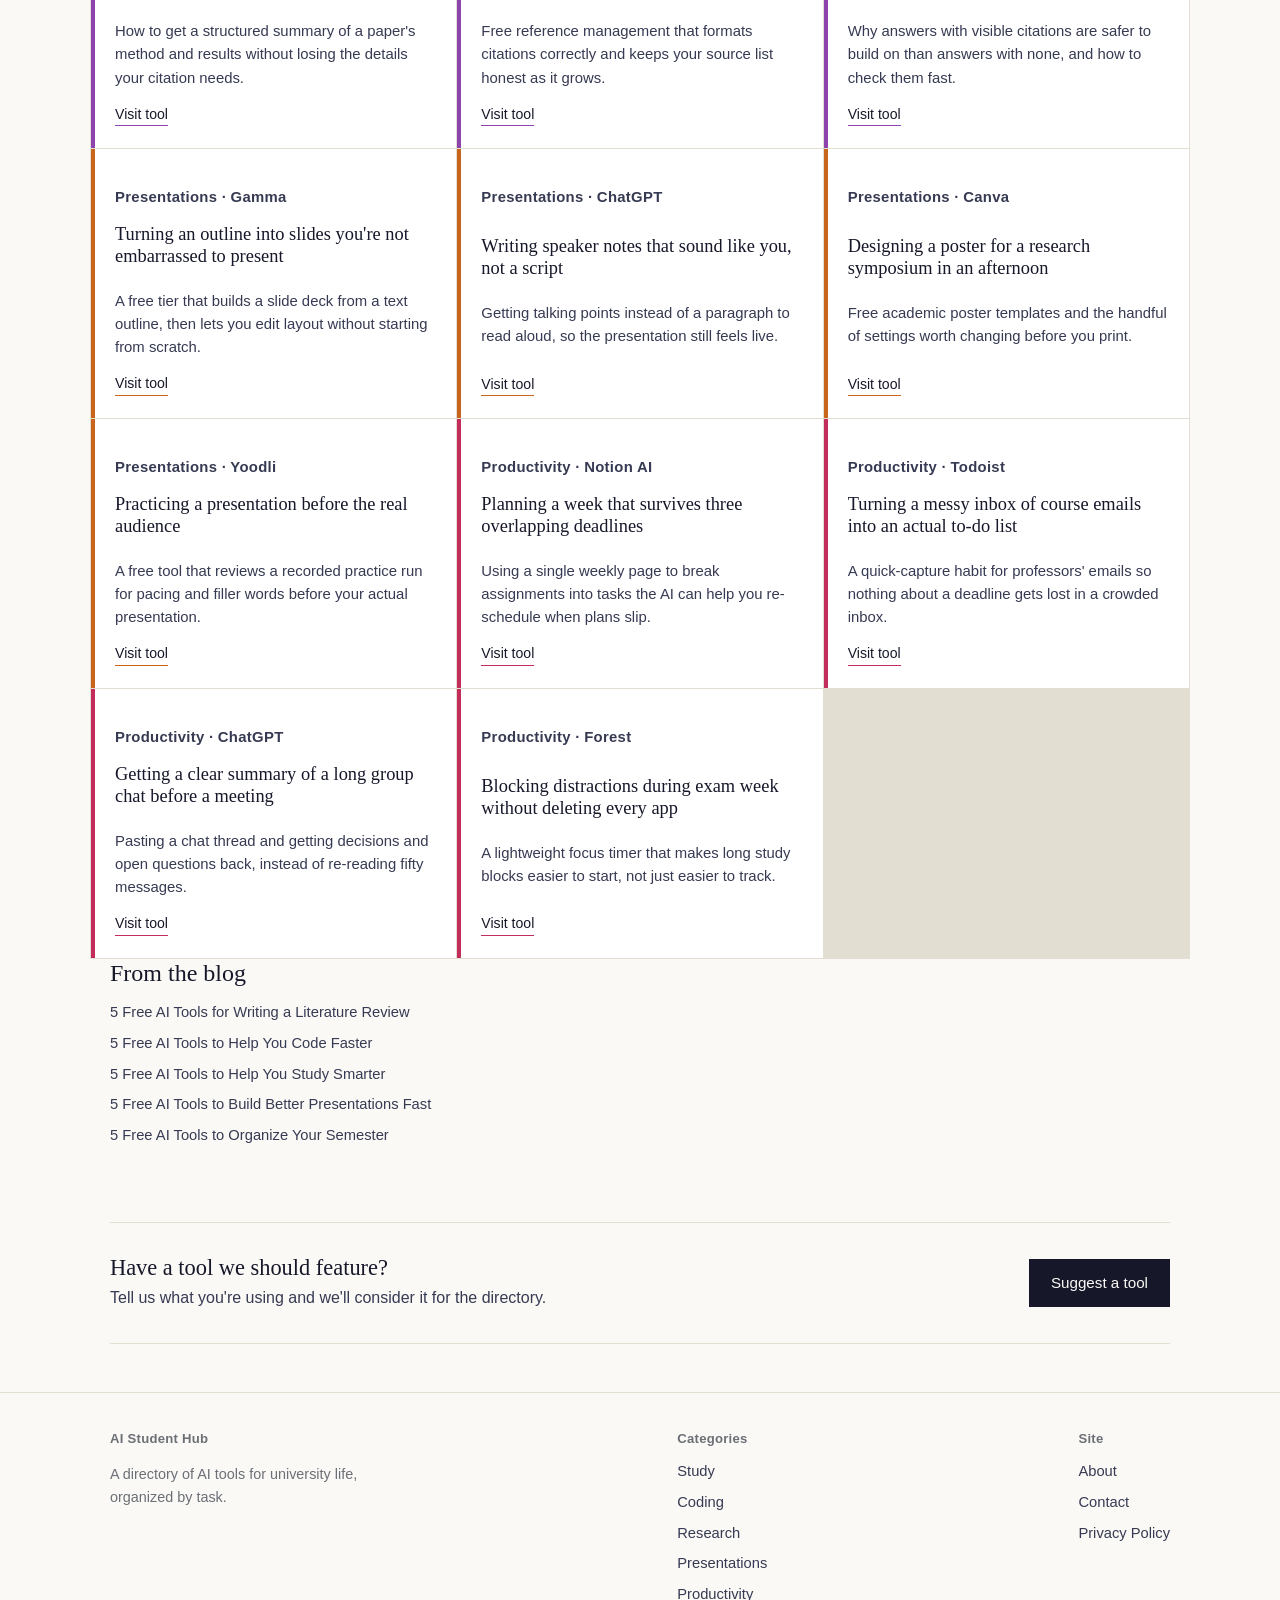
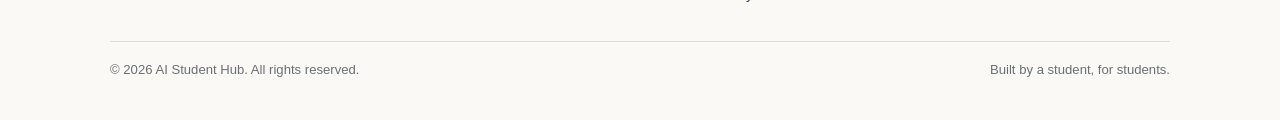
==== commit 1d60634a: "Update index.html" ====
--- a/index.html
+++ b/index.html
@@ -92,7 +92,6 @@
 </ul>
 </div>
 </section>
-    <div class="ad-slot" aria-hidden="true">Ad space</div>
   </section>
 
   <section class="wrap">
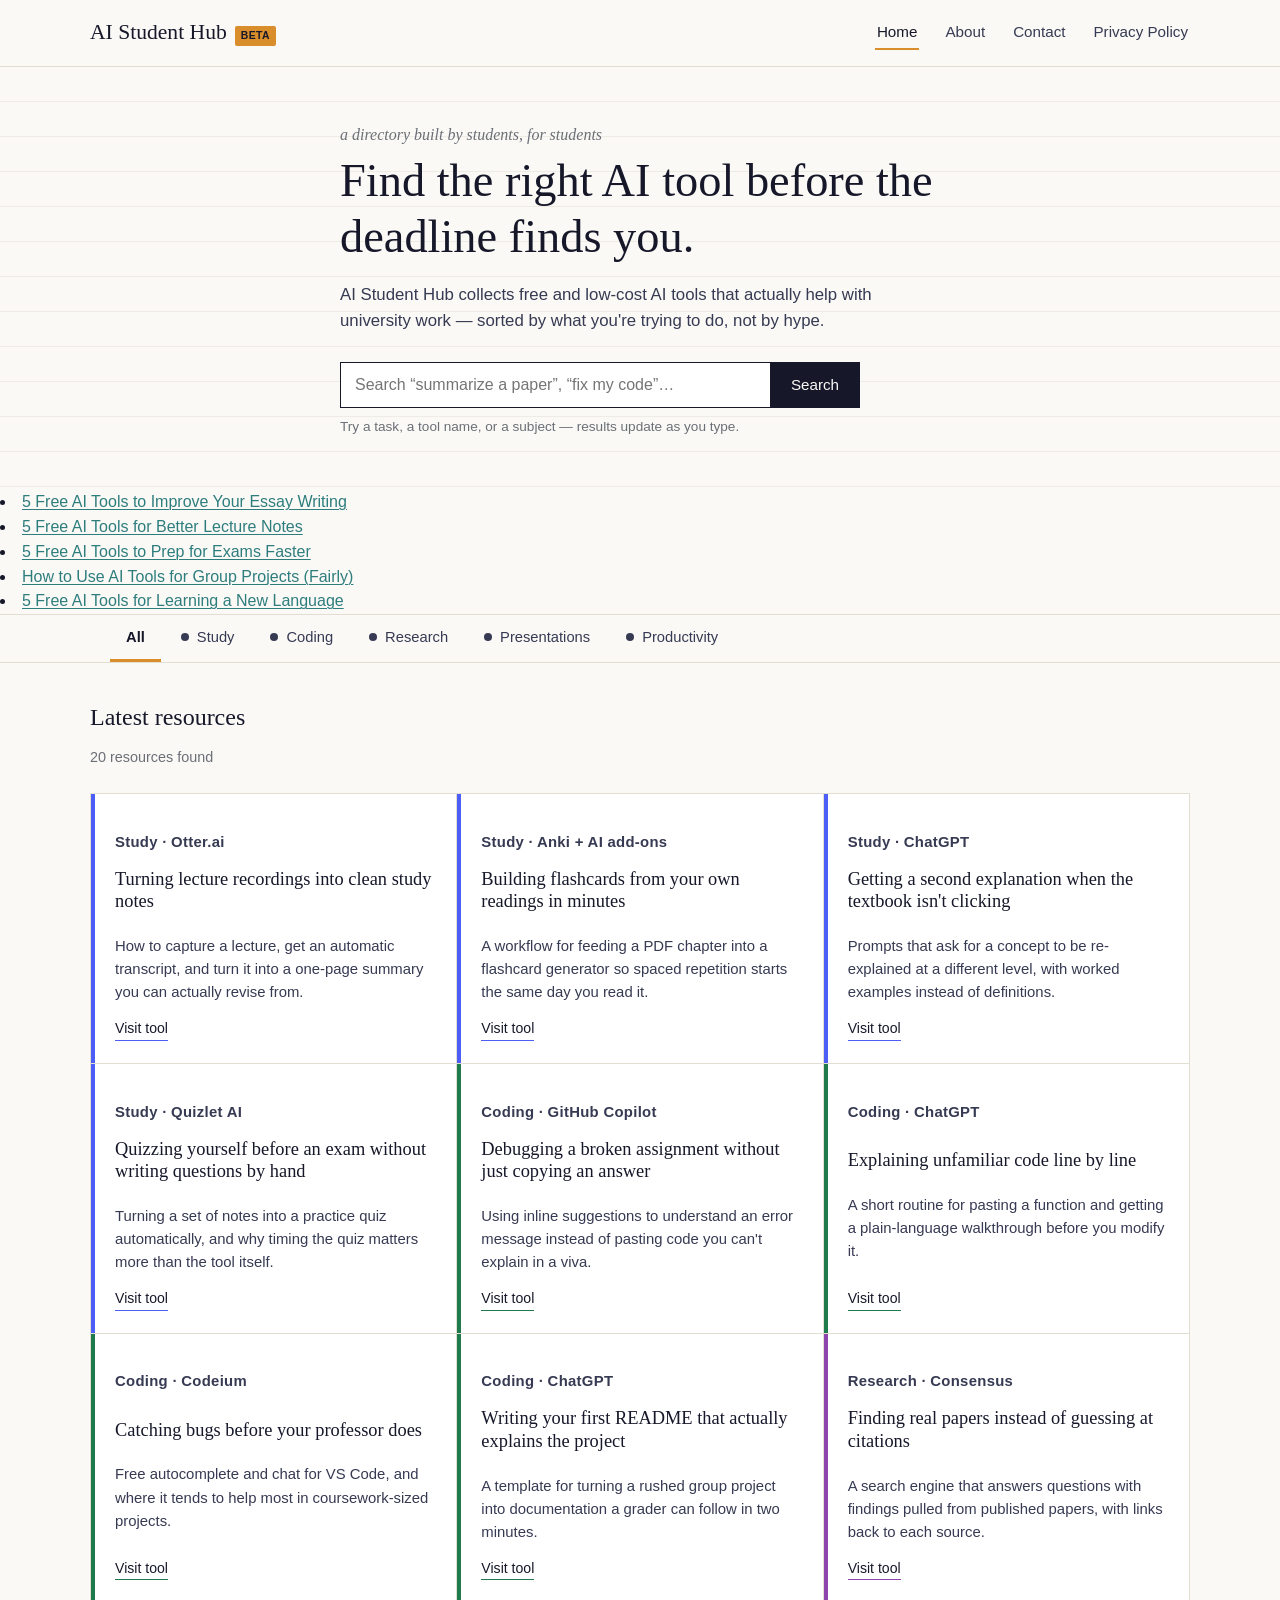
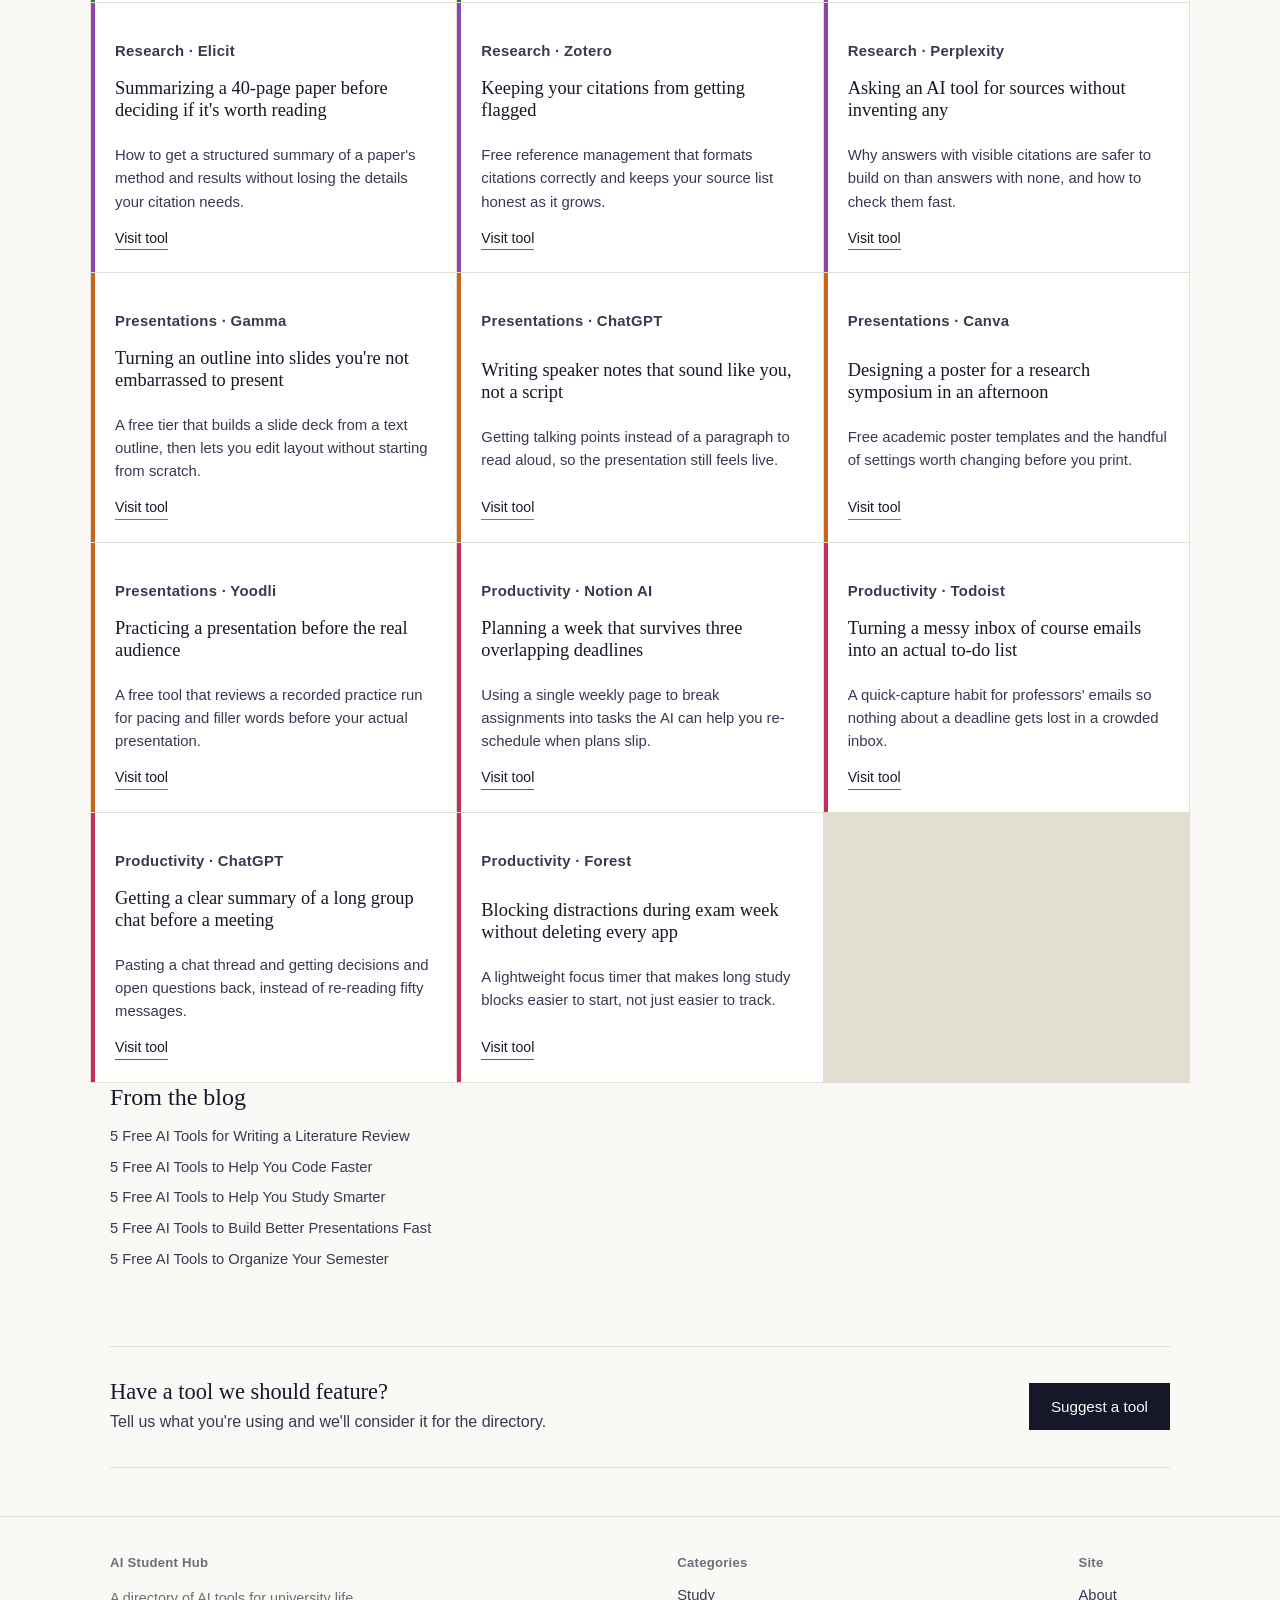
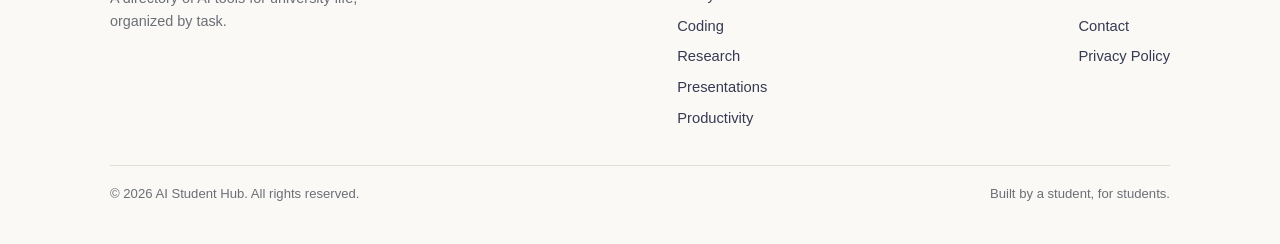
==== commit df532092: "Update index.html" ====
--- a/index.html
+++ b/index.html
@@ -47,6 +47,11 @@
       <p class="search-hint">Try a task, a tool name, or a subject — results update as you type.</p>
     </div>
   </section>
+  <li><a href="articles/best-ai-tools-for-essay-writing.html">5 Free AI Tools to Improve Your Essay Writing</a></li>
+<li><a href="articles/best-ai-tools-for-note-taking.html">5 Free AI Tools for Better Lecture Notes</a></li>
+<li><a href="articles/best-ai-tools-for-exam-prep.html">5 Free AI Tools to Prep for Exams Faster</a></li>
+<li><a href="articles/ai-tools-for-group-projects.html">How to Use AI Tools for Group Projects (Fairly)</a></li>
+<li><a href="articles/best-ai-tools-for-language-learning.html">5 Free AI Tools for Learning a New Language</a></li>
 
   <div class="category-tabs">
     <div class="wrap" role="tablist" aria-label="Filter by category">
